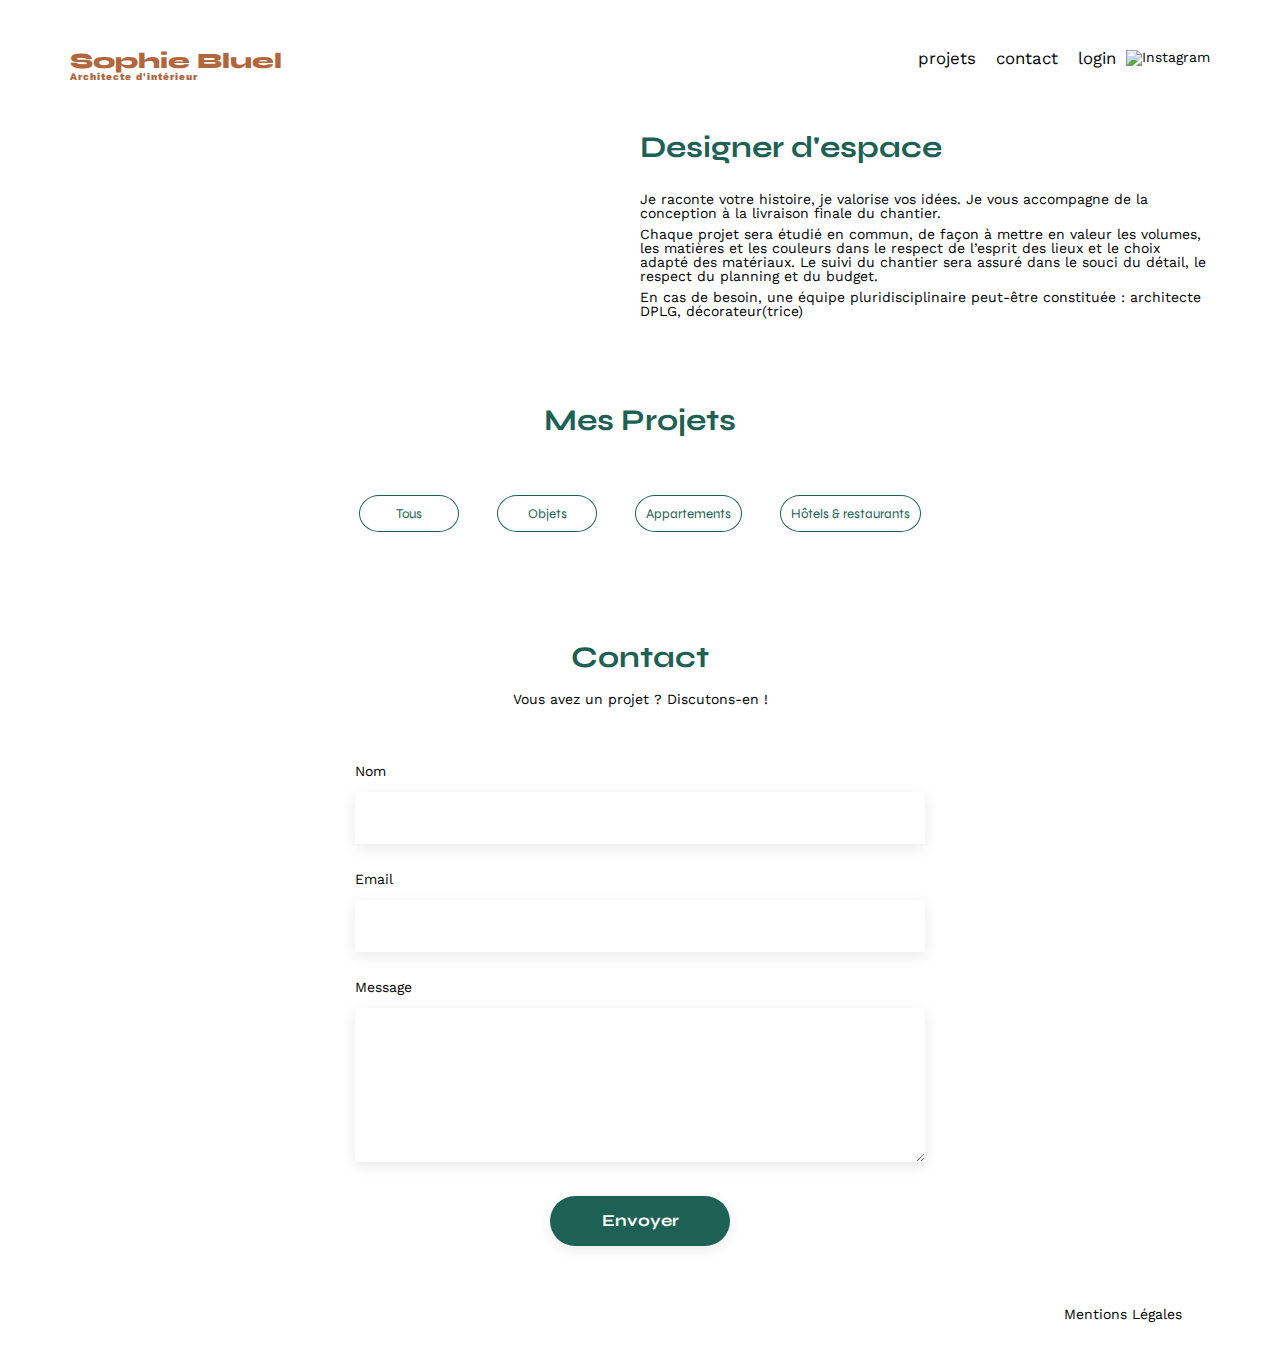
==== FrontEnd/index.html @ 46d6f72a "ancre lien cliquable" ====
<!DOCTYPE html>
<html lang="fr">
<head>
	<meta charset="UTF-8">
	<title>Sophie Bluel - Architecte d'intérieur</title>
	<meta name="viewport" content="width=device-width, initial-scale=1.0">
	<link rel="preconnect" href="https://fonts.googleapis.com">
	<link rel="preconnect" href="https://fonts.gstatic.com" crossorigin>
	<link href="https://fonts.googleapis.com/css2?family=Syne:wght@700;800&family=Work+Sans&display=swap" rel="stylesheet">
	<meta name="description" content="">
	<link rel="stylesheet" href="./assets/style.css">
	<script type="module" src="works.js"></script>
</head>
<body>
<header>
	<a class="titre" href="/FrontEnd/index.html"><h1>Sophie Bluel <span>Architecte d'intérieur</span></h1></a>
	<nav>
		<ul>
			<li><a href="#portfolio">projets</a></li></a>
			<li><a href="#contact">contact</a></li>
			<li><a href="/FrontEnd/connexion.html">login</a></li>
			<li><img src="./assets/icons/instagram.png" alt="Instagram"></li>
		</ul>
	</nav>
</header>
<main>
	<section id="introduction">
		<figure>
			<img src="./assets/images/sophie-bluel.png" alt="">
		</figure>
		<article>
			<h2>Designer d'espace</h2>
			<p>Je raconte votre histoire, je valorise vos idées. Je vous accompagne de la conception à la livraison finale du chantier.</p>
			<p>Chaque projet sera étudié en commun, de façon à mettre en valeur les volumes, les matières et les couleurs dans le respect de l’esprit des lieux et le choix adapté des matériaux. Le suivi du chantier sera assuré dans le souci du détail, le respect du planning et du budget.</p>
			<p>En cas de besoin, une équipe pluridisciplinaire peut-être constituée : architecte DPLG, décorateur(trice)</p>
		</article>
	</section>
	<section id="portfolio">
		<h2>Mes Projets</h2>
		<div class="boxbouton">
			<button class="tous">Tous</button>
			<button class="objets">Objets</button>
			<button class="appartements">Appartements</button>
			<button class="HR">Hôtels & restaurants</button>
		</div>
		<div class="gallery">
		</div>
	</section>
	<section id="contact">
		<h2>Contact</h2>
		<p>Vous avez un projet ? Discutons-en !</p>
		<form action="#" method="post">
			<label for="name">Nom</label>
			<input type="text" name="name" id="name">
			<label for="email">Email</label>
			<input type="email" name="email" id="email">
			<label for="message">Message</label>
			<textarea name="message" id="message" cols="30" rows="10"></textarea>
			<input type="submit" value="Envoyer">
		</form>
	</section>
</main>

<footer>
	<nav>
		<ul>
			<li>Mentions Légales</li>
		</ul>
	</nav>
</footer>
</body>
</html>
---- FrontEnd/assets/style.css ----
/* http://meyerweb.com/eric/tools/css/reset/
   v2.0 | 20110126
   License: none (public domain)
*/

html, body, div, span, applet, object, iframe,
h1, h2, h3, h4, h5, h6, p, blockquote, pre,
a, abbr, acronym, address, big, cite, code,
del, dfn, em, img, ins, kbd, q, s, samp,
small, strike, strong, sub, sup, tt, var,
b, u, i, center,
dl, dt, dd, ol, ul, li,
fieldset, form, label, legend,
table, caption, tbody, tfoot, thead, tr, th, td,
article, aside, canvas, details, embed,
figure, figcaption, footer, header, hgroup,
menu, nav, output, ruby, section, summary,
time, mark, audio, video {
	margin: 0;
	padding: 0;
	border: 0;
	font-size: 100%;
	font: inherit;
	vertical-align: baseline;
}
/* HTML5 display-role reset for older browsers */
article, aside, details, figcaption, figure,
footer, header, hgroup, menu, nav, section {
	display: block;
}
body {
	line-height: 1;
}
ol, ul {
	list-style: none;
}
blockquote, q {
	quotes: none;
}
blockquote:before, blockquote:after,
q:before, q:after {
	content: '';
	content: none;
}
table {
	border-collapse: collapse;
	border-spacing: 0;
}
/** end reset css**/
body {
	max-width: 1140px;
	margin:auto;
	font-family: 'Work Sans' ;
	font-size: 14px;
}
header {
	display: flex;
	justify-content: space-between;
	margin: 50px 0
}
section {
	margin: 50px 0
}
header .titre{
	text-decoration: none;
}
h1{
	display: flex;
	flex-direction: column;
	font-family: 'Syne';
	font-size: 22px;
	font-weight: 800;
	color: #B1663C;
}

h1 > span  {
	font-family: 'Work Sans';
	font-size:10px;
	letter-spacing: 0.1em;
;
}

h2{
	font-family: 'Syne';
	font-weight: 700;
	font-size: 30px;
	color: #1D6154
}
nav ul {
	display: flex;
	align-items: center;
	list-style-type: none;

}
nav a {
	padding: 0 10px;
	font-size: 1.2em;
	color: black;
	text-decoration: none;
}

a:hover {
	color: #B1663C;
}
#introduction {
	display: flex;
	align-items: center;
}
#introduction figure {
	flex: 1
}
#introduction img {
	display: block;
	margin: auto;
	width: 80%;
}

#introduction article {
	flex: 1
}
#introduction h2 {
	margin-bottom: 1em;
}

#introduction p {
	margin-bottom: 0.5em;
}
#portfolio {
	display: flex;
	flex-direction: column;
	align-items: center;

}
#portfolio h2 {
	text-align: center;
	margin-top: 1em;
}
.boxbouton{
	display: flex;
	justify-content: space-around;
	width: 585px;
	height: 37px;
	gap: 15px;
	margin: 60px 0;
}
.boxbouton button {
	width: auto; 
	background-color: inherit;
	border: #1D6154 1px solid; 
	border-radius: 20px / 50%;
	font-family: 'Syne';
	color: #1D6154;
	min-width: 100px;
	padding: 0 10px;
}
.boxbouton button:hover {
	color:white ;
	background-color: #1D6154;
}

.gallery {
	width: 100%;
	display: grid;
	grid-template-columns: 1fr 1fr 1fr;
	grid-column-gap: 20px;
	grid-row-gap: 20px;
}

.gallery img {
	width: 100%;

}
#contact {
	width: 50%;
margin: auto;
}
#contact > * {
	text-align: center;

}
#contact h2{
	margin-bottom: 20px;
}
#contact form {
	text-align: left;
	margin-top:30px;
	display: flex;
	flex-direction: column;
}

#contact input {
	height: 50px;
	font-size: 1.2em;
	border: none;
	box-shadow: 0px 4px 14px rgba(0, 0, 0, 0.09);
}
#contact label {
	margin: 2em 0 1em 0;
}
#contact textarea {
	border: none;
	box-shadow: 0px 4px 14px rgba(0, 0, 0, 0.09);
}

input[type="submit"]{
	font-family: 'Syne';
	font-weight: 700;
	color: white;
	background-color: #1D6154;
	margin : 2em auto ;
	width: 180px;
	text-align: center;
	border-radius: 60px ;
}

footer nav ul {
	display: flex;
	justify-content: flex-end;
	margin: 2em
}
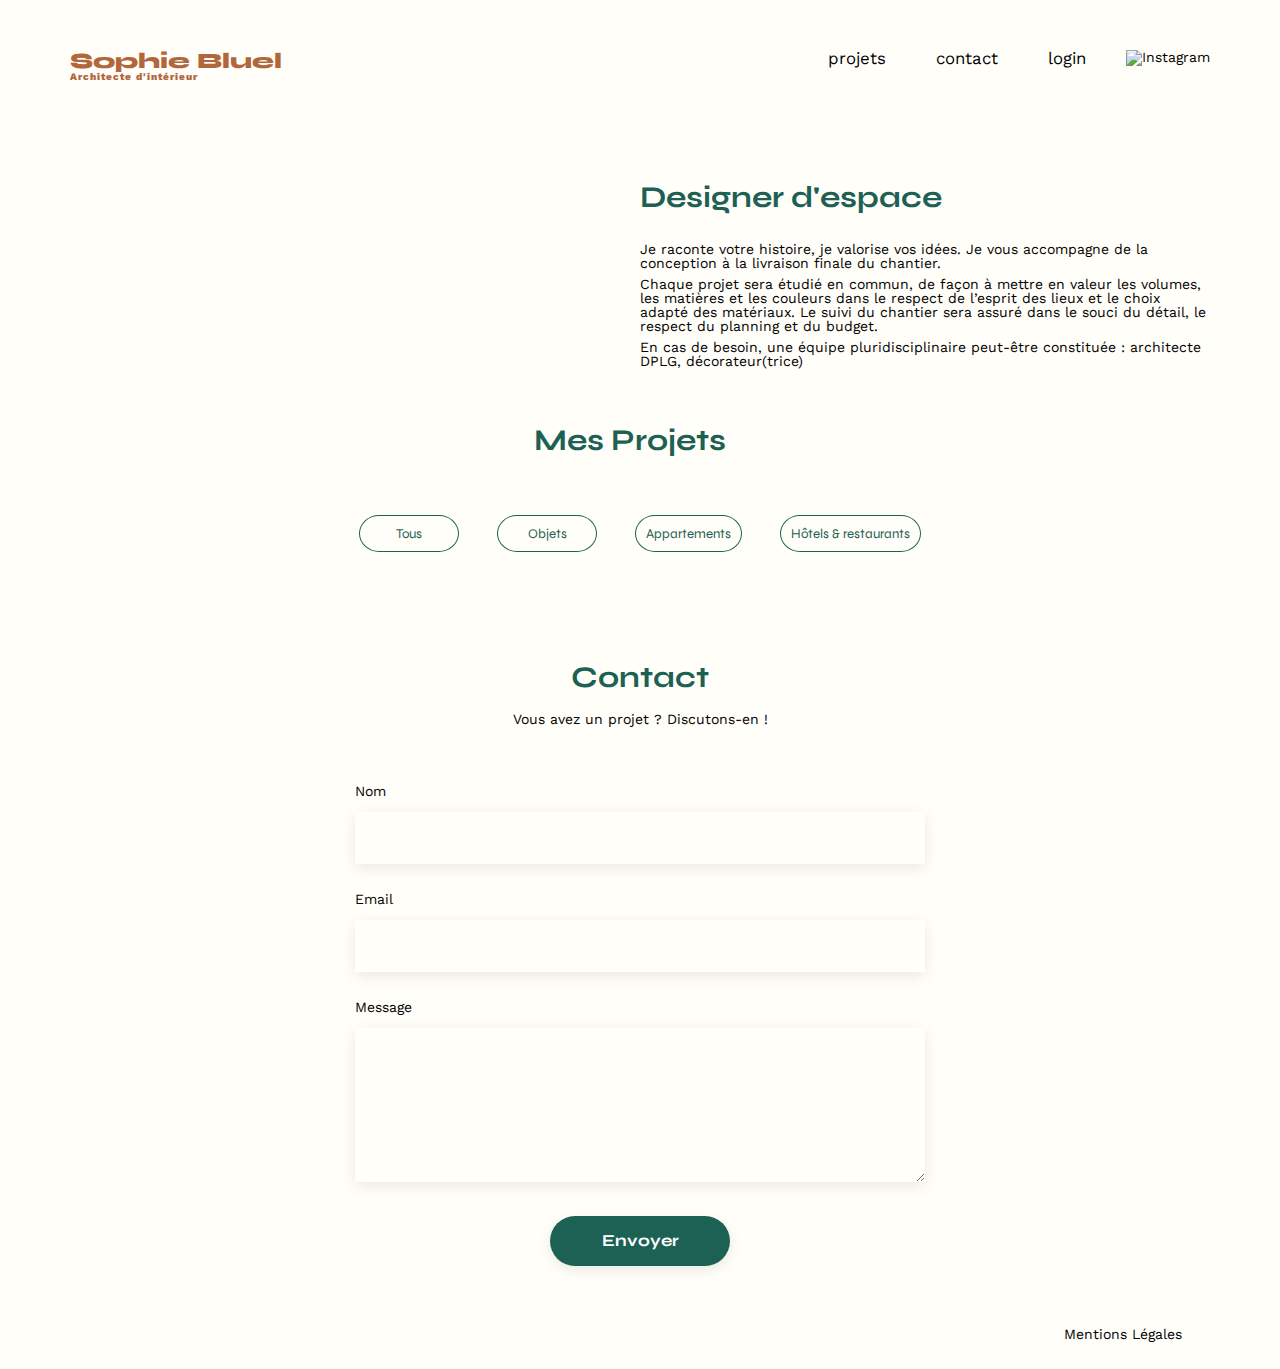
==== commit 32e0cc6f: "modale fonctionnel et connexion complete" ====
--- a/FrontEnd/index.html
+++ b/FrontEnd/index.html
@@ -10,18 +10,25 @@
 	<meta name="description" content="">
 	<link rel="stylesheet" href="./assets/style.css">
 	<script type="module" src="works.js"></script>
+	<script src="https://kit.fontawesome.com/332cac7602.js" crossorigin="anonymous"></script>
 </head>
 <body>
 <header>
-	<a class="titre" href="/FrontEnd/index.html"><h1>Sophie Bluel <span>Architecte d'intérieur</span></h1></a>
-	<nav>
-		<ul>
-			<li><a href="#portfolio">projets</a></li></a>
-			<li><a href="#contact">contact</a></li>
-			<li><a href="/FrontEnd/connexion.html">login</a></li>
-			<li><img src="./assets/icons/instagram.png" alt="Instagram"></li>
-		</ul>
-	</nav>
+	<div class="edition">
+		<a href="#"><i class="fa-solid fa-pen-to-square"></i><p> mode édition</p></a>
+	</div>
+	<div class="barrenav">
+		<a class="titre" href="/FrontEnd/index.html"><h1>Sophie Bluel <span>Architecte d'intérieur</span></h1></a>
+		<nav>
+			<ul>
+				<li><a href="#portfolio">projets</a></li></a>
+				<li><a href="#contact">contact</a></li>
+				<li class="login"><a href="/FrontEnd/connexion.html" >login</a></li>
+				<li class="logout"><a href="/FrontEnd/index.html">logout</a></li>
+				<li><img src="./assets/icons/instagram.png" alt="Instagram"></li>
+			</ul>
+		</nav>
+	</div>
 </header>
 <main>
 	<section id="introduction">
@@ -36,12 +43,15 @@
 		</article>
 	</section>
 	<section id="portfolio">
+		<div>
 		<h2>Mes Projets</h2>
+		<a href="" id="modalbtn"><i class="fa-solid fa-pen-to-square"></i> modifier</a>
+		</div>
 		<div class="boxbouton">
-			<button class="tous">Tous</button>
-			<button class="objets">Objets</button>
-			<button class="appartements">Appartements</button>
-			<button class="HR">Hôtels & restaurants</button>
+			<button class="btn" data-category="0">Tous</button>
+			<button class="btn" data-category="1">Objets</button>
+			<button class="btn" data-category="2">Appartements</button>
+			<button class="btn" data-category="3">Hôtels & restaurants</button>
 		</div>
 		<div class="gallery">
 		</div>
@@ -59,6 +69,41 @@
 			<input type="submit" value="Envoyer">
 		</form>
 	</section>
+	<div id="modal" class="modal">
+		<div class="modalcontent">
+			<div class="affichageworks">
+		  		<span class="close">&times;</span>
+		  		<h3>Galerie photo</h3>
+		  		<div class="gallerymodal">
+				</div>
+				<button id="ajoutbtn" type="button" value="">Ajouter une photo</button>
+			</div>
+			<div class="ajouterworks">
+				<span class="close">&times;</span>
+				<h3>Ajout photo</h3>
+				<form class="ajoutphoto" >
+					<i class="fa-regular fa-image"></i>
+					<button>
+						<p>+ Ajouter photo</p>
+						<input type="file" accept="image/png, image/jpeg">
+					</button>
+					<p>jpg, png : 4mo max</p>
+				</form>
+				<form class="classification">
+					<label for="Titre">Titre</label>
+					<input id="Titre" type="text">
+					<label for="categorie">Catégories</label>
+					<select name="Catégorie" id="categorie">
+						<option value="Objets">Objets</option>
+						<option value="Appartements">Appartements</option>
+						<option value="Hôtels & restaurants">Hôtels & restaurants</option>
+					</select>
+				</form>
+			</div>
+
+			
+		</div>
+	  </div>
 </main>
 
 <footer>
--- a/FrontEnd/assets/style.css
+++ b/FrontEnd/assets/style.css
@@ -47,24 +47,22 @@
 	border-spacing: 0;
 }
 /** end reset css**/
+* {
+	background-color: rgba(255, 254, 248, 1);
+}
 body {
 	max-width: 1140px;
 	margin:auto;
 	font-family: 'Work Sans' ;
 	font-size: 14px;
 }
-header {
-	display: flex;
-	justify-content: space-between;
-	margin: 50px 0
-}
 section {
 	margin: 50px 0
 }
 header .titre{
 	text-decoration: none;
 }
-h1{
+.titre h1 {
 	display: flex;
 	flex-direction: column;
 	font-family: 'Syne';
@@ -86,10 +84,49 @@
 	font-size: 30px;
 	color: #1D6154
 }
+header  {
+	display: flex;
+	flex-direction: column;
+	align-items: center;
+}
+.edition {
+	display: flex;
+	justify-content: center;
+	align-items: center;
+	background-color: black;
+	width: 1440px;
+	height: 59px;
+}
+.edition i {
+	color: white;
+	background-color: black;
+}
+.edition a{
+	text-decoration: none;
+	background-color: black;
+	display: flex
+}
+.edition p {
+	color: white;
+	background-color: black;
+	font-size: 16px;
+	padding-left: 20px;
+	font-family: 'Work Sans' ;
+	
+}
+
+.barrenav {
+	display: flex;
+	justify-content: space-between;
+	margin: 50px 0;
+	width: 100%;
+	
+}
 nav ul {
 	display: flex;
 	align-items: center;
 	list-style-type: none;
+	gap: 30px;
 
 }
 nav a {
@@ -98,9 +135,16 @@
 	color: black;
 	text-decoration: none;
 }
+nav .logout {
+	font-weight: bold;
+}
 
 a:hover {
 	color: #B1663C;
+}
+nav img {
+	width: 22px;
+	height: 22px;
 }
 #introduction {
 	display: flex;
@@ -134,6 +178,14 @@
 #portfolio h2 {
 	text-align: center;
 	margin-top: 1em;
+	display: inline;
+	padding-right: 20px;
+}
+#portfolio a {
+	color: black;
+	text-decoration: none;
+	font-size: 14px;
+	font-family: 'Work Sans' ;
 }
 .boxbouton{
 	display: flex;
@@ -219,3 +271,207 @@
 	margin: 2em
 }
 
+/** Page de connexion **/
+
+.boutonlogin {
+	font-weight: bold;
+}
+
+.connexion {
+	width: 379px;
+	margin: auto;
+	padding-top: 100px;
+	padding-bottom: 300px;
+}
+.connexion > * {
+	text-align: center;
+
+}
+.connexion h2{
+	margin-bottom: 20px;
+}
+.connexion form {
+	text-align: left;
+	margin-top:30px;
+	display: flex;
+	flex-direction: column;
+}
+
+.connexion input {
+	width: 379px;
+	height: 50px;
+	font-size: 1.2em;
+	border: none;
+	box-shadow: 0px 4px 14px rgba(0, 0, 0, 0.09);
+}
+.connexion label {
+	margin: 2em 0 1em 0;
+	color: rgba(61, 61, 61, 1);
+	font-family:'Syne';
+}
+.connexion textarea {
+	border: none;
+	box-shadow: 0px 4px 14px rgba(0, 0, 0, 0.09);
+}
+
+input[type="submit"]{
+	font-family: 'Syne';
+	font-weight: 700;
+	color: white;
+	background-color: #1D6154;
+	margin : 2em auto ;
+	width: 180px;
+	text-align: center;
+	border-radius: 60px ;
+}
+.connexion a {
+	color:black
+}
+
+/** Modal **/
+
+#modal {
+		display: none; 
+		position: fixed;
+		justify-content: center;
+		align-items: center;
+		z-index: 1;
+		left: 0;
+		top: 0;
+		width: 100%;
+		height: 100%;
+		overflow: auto; 
+		background-color: rgba(0,0,0,0.3);
+}
+.close{
+	align-self: flex-end;
+  	position: fixed;
+  	font-size: 24px;
+  	font-weight: bold;
+  	margin: 25px;
+	cursor: pointer;
+}
+.modalcontent {
+	background-color: #FFFFFF;
+	width: 100%;
+	max-width: 630px; 
+	border-radius: 10px;
+  }
+.affichageworks {
+	display: flex;
+	align-items: center;
+	flex-direction: column;
+	width: 100%;
+	border-radius: 10px;
+  }
+  .modalcontent h3 {
+	font-size: 26px;
+	font-family: 'Work Sans' ;
+	margin: 50px 0 30px 0;
+  }
+  .gallerymodal {
+	display: flex;
+	flex-wrap: wrap;
+	width: 70%;
+	background-color: #FFFFFF;
+	margin: 20px 20px;
+	border-bottom: solid 1px #B3B3B3;
+	padding-bottom: 50px;
+	gap: 10px;
+  }
+  .modalimage {
+	display: flex;
+	justify-content: flex-end;
+	padding-bottom: 20px;
+  }
+  .gallerymodal img {
+	position: relative;
+	width: 100% ;
+	max-width: 80px;
+	height: 100%;
+	max-height: 105px;
+  }
+  .fa-trash-can {
+	position: absolute;
+	color: white;
+	background-color: black; 
+    padding: 5px; 
+    border-radius: 2px; 
+    cursor: pointer; 
+	margin: 5px;
+	font-size: 11px;
+  }
+  #ajoutbtn {
+	font-family: 'Syne';
+	font-weight: 700;
+	color: white;
+	background-color: #1D6154;
+	padding: 10px 50px;
+	text-align: center;
+	border-radius: 60px ;
+	border: none;
+	cursor: pointer;
+	margin: 20px 0 50px 0;
+  }
+.ajouterworks{
+	display: none;
+	width: 100%;
+	flex-direction: column;
+	align-items: center;
+	border-radius: 10px;
+  }
+  .ajoutphoto {
+	display: flex;
+	flex-direction: column;
+	align-items: center;
+	width: 70%;
+	background-color: #E8F1F6;
+	height: 169px;
+	margin: 10px;
+	padding: 10px;
+  }
+  .ajoutphoto button {
+	position: relative; /* Position relative pour que les éléments absolus soient positionnés par rapport à ce bouton */
+    overflow: hidden;
+	border: none;
+	border-radius: 10% / 50%;
+	background-color: #CBD6DC;
+	width: 180px;
+	margin: 10px;
+  } 
+  .ajoutphoto input{
+	z-index: 1;
+	position: absolute; /* Position absolue pour placer l'élément input par-dessus le texte */
+    top: 0;
+    left: 0;
+    opacity: 0; 
+    width: 100%; 
+    height: 100%;
+    cursor: pointer; 
+  }
+  .ajoutphoto button p {
+	background-color: #CBD6DC;
+	color: #306685;
+	font-family: 'work sans';
+	font-size: 14px;
+	font-weight: 500;
+	margin: 10px;
+  }
+  .ajoutphoto p {
+	background-color: #E8F1F6;
+	font-size: 10px;
+	font-weight: 400;
+	color: #444444;
+  }
+  
+  .fa-image {
+	font-size: 76px;
+	color: #B9C5CC;
+	background-color: #E8F1F6;
+	margin-top: 10px;
+  }
+  .classification {
+	display: flex;
+	flex-direction: column;
+	width: 70%;
+  }